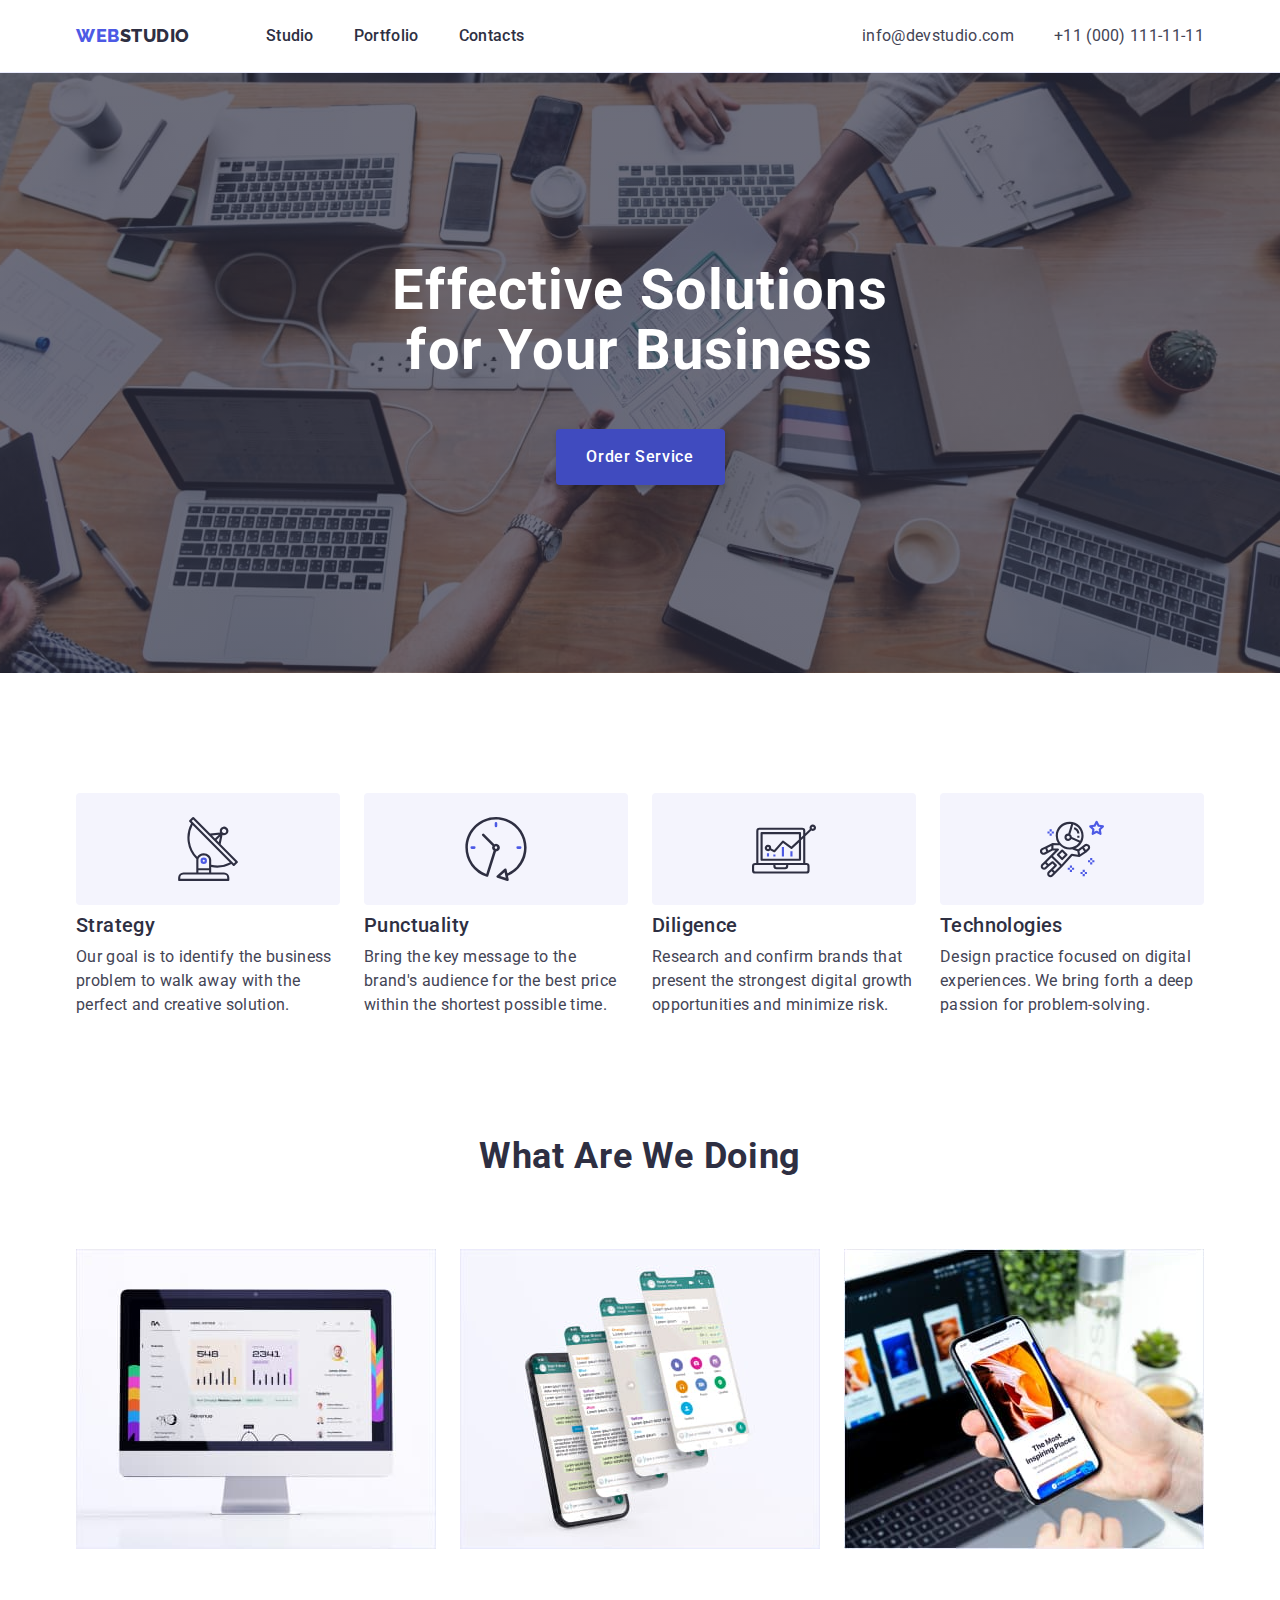
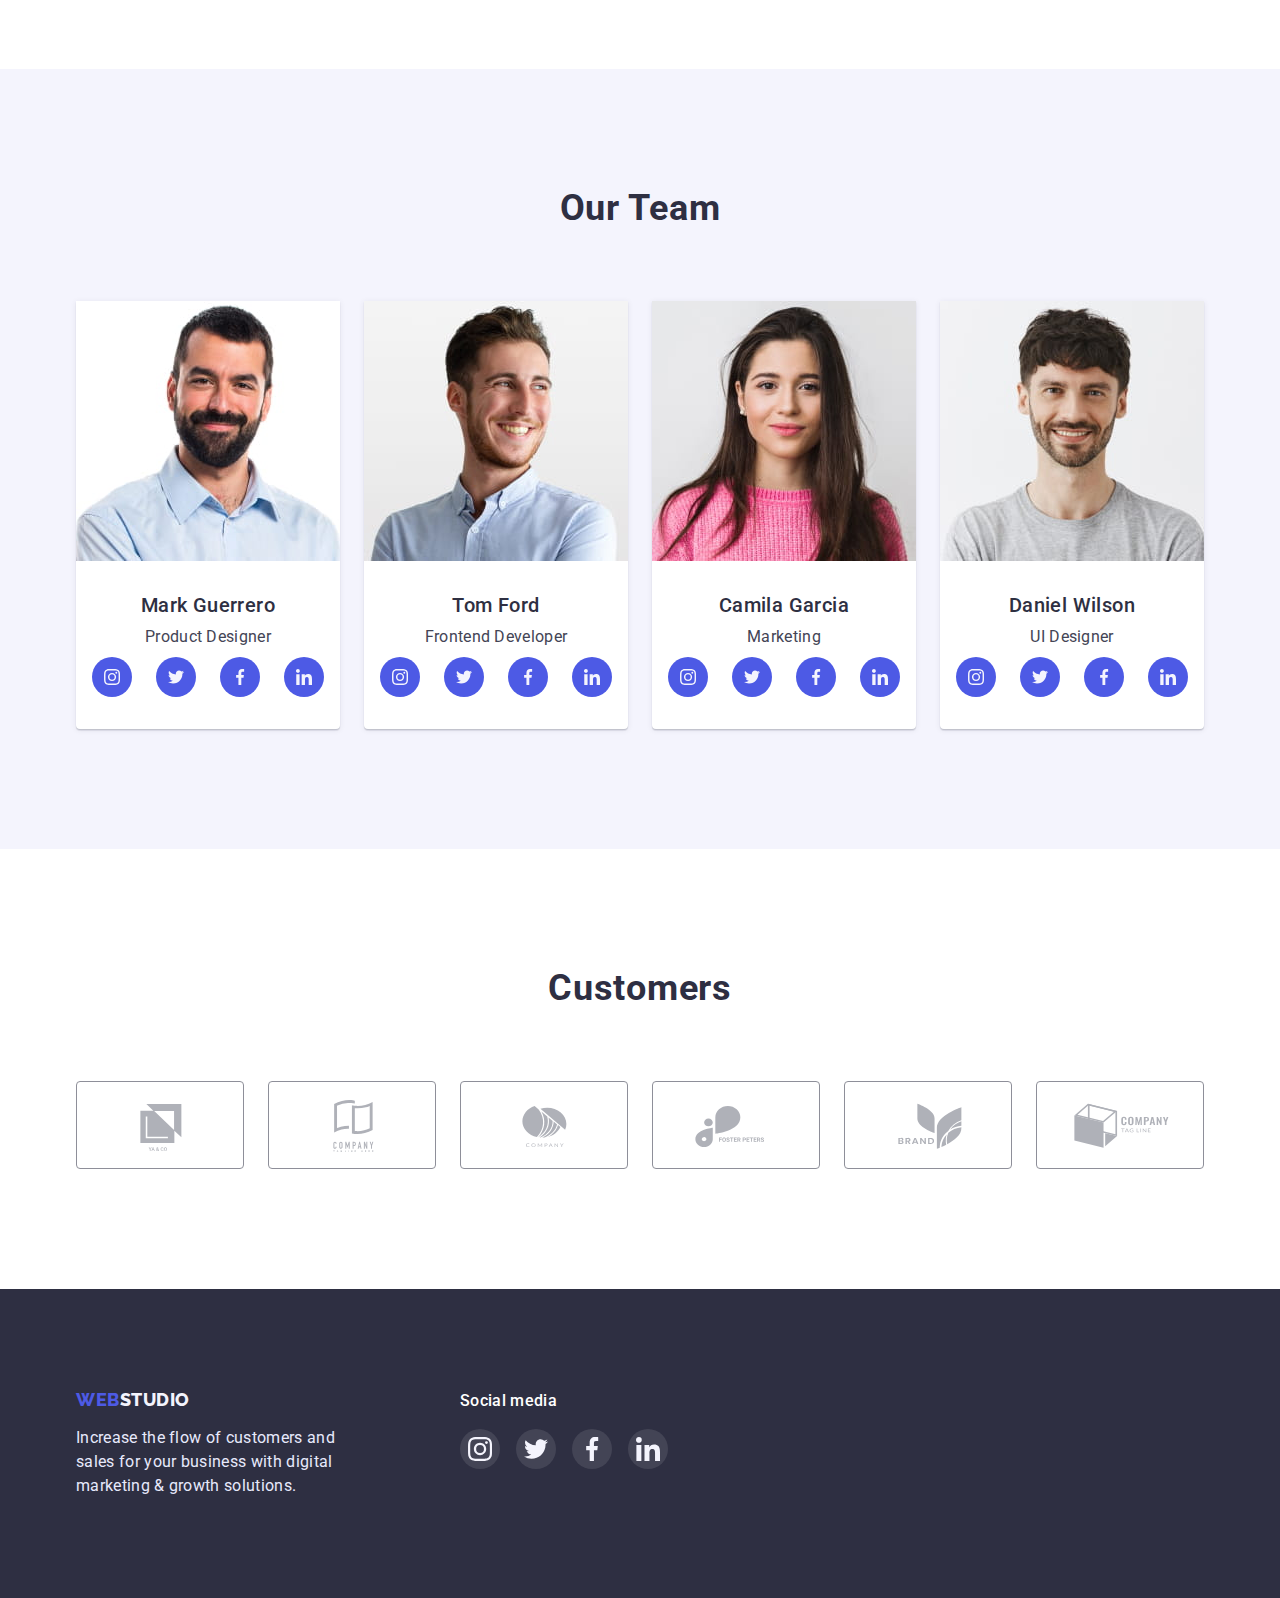
==== index.html @ 004e41e4 "Initial commit" ====
<!DOCTYPE html>
<html lang="en">

<head>
    <meta charset="UTF-8">
    <meta http-equiv="X-UA-Compatible" content="IE=edge">
    <meta name="viewport" content="width=device-width, initial-scale=1.0">
    <title>Webstudio</title>
    <link rel="preconnect" href="https://fonts.googleapis.com">
    <link rel="preconnect" href="https://fonts.gstatic.com" crossorigin>
    <link href="https://fonts.googleapis.com/css2?family=Raleway:wght@800&display=swap" rel="stylesheet">
    <link rel="preconnect" href="https://fonts.googleapis.com">
    <link rel="preconnect" href="https://fonts.gstatic.com" crossorigin>
    <link href="https://fonts.googleapis.com/css2?family=Roboto:wght@400;500;700;900&display=swap" rel="stylesheet">
    <link rel="stylesheet"
        href="https://cdnjs.cloudflare.com/ajax/libs/modern-normalize/1.1.0/modern-normalize.min.css">
    <link rel="stylesheet" href="./css/styles.css">
</head>

<body>
    <header class="header">
        <div class="container header-container">
            <nav class="header-navigate">
                <a href="./index.html" class="logo link">Web<span class="accent">Studio</span></a>
                <ul class="header-nav list">
                    <li><a class="our-links link" href="./index.html">Studio</a></li>
                    <li><a class="our-links link" href="./portfolio.html">Portfolio</a></li>
                    <li><a class="our-links link" href="">Contacts</a></li>
                </ul>
            </nav>
            <address class="contacts-addresses">
                <ul class="contact-list list">
                    <li><a class="contact link" href="mailto:info@devstudio.com">info@devstudio.com</a></li>
                    <li><a class="contact link" href="tel:+110001111111">+11 (000) 111-11-11</a></li>
                </ul>
            </address>
        </div>
    </header>
    <main>
        <section class="section-blue">
            <div class="container">
                <h1 class="main-header">Effective Solutions for Your Business</h1>
                <button type="button" class="order-btn">Order Service</button>
            </div>
        </section>
        <section class="about-us-section">
            <div class="container">
                <h2 class="visually-hidden">About us</h2>
                <ul class="about-us list">
                    <li class="aboutus-list-box">
                        <div class="about-us-svgbox">
                            <svg width="64" height="64" class="about-us-svg">
                                <use href="./images/about-us.svg#icon-antenna"></use>
                            </svg>
                        </div>
                        <h3 class="header-about-us">Strategy</h3>
                        <p class="desc-about-us">
                            Our goal is to identify the business
                            problem to walk away with the perfect and creative solution.
                        </p>
                    </li>
                    <li class="aboutus-list-box">
                        <div class="about-us-svgbox">
                            <svg width="64" height="64" class="about-us-svg">
                                <use href="./images/about-us.svg#icon-clock"></use>
                            </svg>
                        </div>
                        <h3 class="header-about-us">Punctuality</h3>
                        <p class="desc-about-us">
                            Bring the key message to the brand's audience for the best price within the shortest
                            possible
                            time.
                        </p>
                    </li>

                    <li class="aboutus-list-box">
                        <div class="about-us-svgbox">
                            <svg width="64" height="64" class="about-us-svg">
                                <use href="./images/about-us.svg#icon-diagram"></use>
                            </svg>
                        </div>
                        <h3 class="header-about-us">Diligence</h3>
                        <p class="desc-about-us">
                            Research and confirm brands that present the strongest digital growth opportunities and
                            minimize
                            risk.
                        </p>
                    </li>
                    <li class="aboutus-list-box">
                        <div class="about-us-svgbox">
                            <svg width="64" height="64" class="about-us-svg">
                                <use href="./images/about-us.svg#icon-astronaut"></use>
                            </svg>
                        </div>
                        <h3 class="header-about-us">Technologies</h3>
                        <p class="desc-about-us">
                            Design practice focused on digital experiences. We bring forth a deep passion for
                            problem-solving.
                        </p>
                    </li>
                </ul>
            </div>
        </section>
        <section class="our-work">
            <div class="container">
                <h2 class="header-work">What are we doing</h2>
                <ul class="our-work-list list">
                    <li><img src="./images/computer.jpg" alt="computer" width="360" height="300"></li>
                    <li><img src="./images/phone.jpg" alt="phone" width="360" height="300"></li>
                    <li><img src="./images/secondphone.jpg" alt="phone" width="360" height="300"></li>
                </ul>
            </div>

        </section>
        <section class="team">
            <div class="container">
                <h2 class="team-header">Our Team</h2>
                <ul class="team-list list">
                    <li class="team-card">
                        <img src="./images/mark.jpg" alt="mark" width="264" height="260">
                        <div class="team-box">
                            <h3 class="header-about-us">Mark Guerrero</h3>
                            <p class="proffesion">Product Designer</p>
                            <ul class="social-media-list list">
                                <li class="soc-item">
                                    <a class="soc-link link" href="">
                                        <svg width="16" height="16" class="soc-icon">
                                            <use href="./images/social-media.svg#icon-instagram"></use>
                                        </svg>
                                    </a>
                                </li>
                                <li class="soc-item">
                                    <a class="soc-link link" href="">
                                        <svg width="16" height="16" class="soc-icon">
                                            <use href="./images/social-media.svg#icon-twitter"></use>
                                        </svg>
                                    </a>
                                </li>
                                <li class="soc-item">
                                    <a class="soc-link link" href="">
                                        <svg width="16" height="16" class="soc-icon">
                                            <use href="./images/social-media.svg#icon-facebook"></use>
                                        </svg>
                                    </a>
                                </li>
                                <li class="soc-item">
                                    <a class="soc-link link" href="">
                                        <svg width="16" height="16" class="soc-icon">
                                            <use href="./images/social-media.svg#icon-linkedin"></use>
                                        </svg>
                                    </a>
                                </li>
                            </ul>
                        </div>
                    </li>
                    <li class="team-card">
                        <img src="./images/tom.jpg" alt="tom" width="264" height="260">
                        <div class="team-box">
                            <h3 class="header-about-us">Tom Ford</h3>
                            <p class="proffesion">Frontend Developer</p>
                            <ul class="social-media-list list">
                                <li class="soc-item">
                                    <a class="soc-link link" href="">
                                        <svg width="16" height="16" class="soc-icon">
                                            <use href="./images/social-media.svg#icon-instagram"></use>
                                        </svg>
                                    </a>
                                </li>
                                <li class="soc-item">
                                    <a class="soc-link link" href="">
                                        <svg width="16" height="16" class="soc-icon">
                                            <use href="./images/social-media.svg#icon-twitter"></use>
                                        </svg>
                                    </a>
                                </li>
                                <li class="soc-item">
                                    <a class="soc-link link" href="">
                                        <svg width="16" height="16" class="soc-icon">
                                            <use href="./images/social-media.svg#icon-facebook"></use>
                                        </svg>
                                    </a>
                                </li>
                                <li class="soc-item">
                                    <a class="soc-link link" href="">
                                        <svg width="16" height="16" class="soc-icon">
                                            <use href="./images/social-media.svg#icon-linkedin"></use>
                                        </svg>
                                    </a>
                                </li>
                            </ul>
                        </div>
                    </li>
                    <li class="team-card">
                        <img src="./images/camila.jpg" alt="camila" width="264" height="260">
                        <div class="team-box">

                            <h3 class="header-about-us">Camila Garcia</h3>
                            <p class="proffesion">Marketing</p>
                            <ul class="social-media-list list">
                                <li class="soc-item">
                                    <a class="soc-link link" href="">
                                        <svg width="16" height="16" class="soc-icon">
                                            <use href="./images/social-media.svg#icon-instagram"></use>
                                        </svg>
                                    </a>
                                </li>
                                <li class="soc-item">
                                    <a class="soc-link link" href="">
                                        <svg width="16" height="16" class="soc-icon">
                                            <use href="./images/social-media.svg#icon-twitter"></use>
                                        </svg>
                                    </a>
                                </li>
                                <li class="soc-item">
                                    <a class="soc-link link" href="">
                                        <svg width="16" height="16" class="soc-icon">
                                            <use href="./images/social-media.svg#icon-facebook"></use>
                                        </svg>
                                    </a>
                                </li>
                                <li class="soc-item">
                                    <a class="soc-link link" href="">
                                        <svg width="16" height="16" class="soc-icon">
                                            <use href="./images/social-media.svg#icon-linkedin"></use>
                                        </svg>
                                    </a>
                                </li>
                            </ul>
                        </div>
                    </li>
                    <li class="team-card"><img src="./images/daniel.jpg" alt="daniel" width="264" height="260">
                        <div class="team-box">
                            <h3 class="header-about-us">Daniel Wilson</h3>
                            <p class="proffesion">UI Designer</p>
                            <ul class="social-media-list list">
                                <li class="soc-item">
                                    <a class="soc-link link" href="">
                                        <svg width="16" height="16" class="soc-icon">
                                            <use href="./images/social-media.svg#icon-instagram"></use>
                                        </svg>
                                    </a>
                                </li>
                                <li class="soc-item">
                                    <a class="soc-link link" href="">
                                        <svg width="16" height="16" class="soc-icon">
                                            <use href="./images/social-media.svg#icon-twitter"></use>
                                        </svg>
                                    </a>
                                </li>
                                <li class="soc-item">
                                    <a class="soc-link link" href="">
                                        <svg width="16" height="16" class="soc-icon">
                                            <use href="./images/social-media.svg#icon-facebook"></use>
                                        </svg>
                                    </a>
                                </li>
                                <li class="soc-item">
                                    <a class="soc-link link" href="">
                                        <svg width="16" height="16" class="soc-icon">
                                            <use href="./images/social-media.svg#icon-linkedin"></use>
                                        </svg>
                                    </a>
                                </li>
                            </ul>
                        </div>
                    </li>
                </ul>
            </div>
        </section>
        <section class="customer-section">
            <div class="container">
                <h2 class="customers-header">Customers</h2>
                <ul class="customers-list list">
                    <li class="customer-item">
                        <a class="customer-link link" href="">
                            <svg width="104" height="56" class="customer-svg">
                                <use href="./images/customers.svg#icon-Logo"></use>
                            </svg>
                        </a>
                    </li>
                    <li class="customer-item">
                        <a class="customer-link link" href="">
                            <svg width="104" height="56" class="customer-svg">
                                <use href="./images/customers.svg#icon-Logo-second"></use>
                            </svg>
                        </a>
                    </li>
                    <li class="customer-item">
                        <a class="customer-link link" href="">
                            <svg width="104" height="56" class="customer-svg">
                                <use href="./images/customers.svg#icon-Logo-third"></use>
                            </svg>
                        </a>
                    </li>
                    <li class="customer-item">
                        <a class="customer-link link" href="">
                            <svg width="104" height="56" class="customer-svg">
                                <use href="./images/customers.svg#icon-Logo-fourth"></use>
                            </svg>
                        </a>
                    </li>
                    <li class="customer-item">
                        <a class="customer-link link" href="">
                            <svg width="104" height="56" class="customer-svg">
                                <use href="./images/customers.svg#icon-Logo-fifth"></use>
                            </svg>
                        </a>
                    </li>
                    <li class="customer-item">
                        <a class="customer-link link" href="">
                            <svg width="104" height="56" class="customer-svg">
                                <use href="./images/customers.svg#icon-Logo-sixth"></use>
                            </svg>
                        </a>
                    </li>
                </ul>

            </div>
        </section>
    </main>
    <footer class="footer">
        <div class="container">
            <div class="footer-box">
                <div class="footer-logo-box">
                    <a class="footer-logo link" href="./index.html">Web<span class="second-accent">Studio</span></a>
                    <p class="footer-paragraph">Increase the flow of customers and sales for your business with digital
                        marketing &
                        growth solutions.
                    </p>
                </div>

                <div class="footer-soc-box">
                    <p class="social-media-paragraph">Social media</p>
                    <ul class="footer-social-media list">
                        <li class="second-soc-item">
                            <a class="second-soc-link link" href="">
                                <svg width="24" height="24" class="second-soc-icon">
                                    <use href="./images/social-media.svg#icon-instagram"></use>
                                </svg>
                            </a>
                        </li>
                        <li class="second-soc-item">
                            <a class="second-soc-link link" href="">
                                <svg width="24" height="24" class="second-soc-icon">
                                    <use href="./images/social-media.svg#icon-twitter"></use>
                                </svg>
                            </a>
                        </li>
                        <li class="second-soc-item">
                            <a class="second-soc-link link" href="">
                                <svg width="24" height="24" class="second-soc-icon">
                                    <use href="./images/social-media.svg#icon-facebook"></use>
                                </svg>
                            </a>
                        </li>
                        <li class="second-soc-item">
                            <a class="second-soc-link link" href="">
                                <svg width="24" height="24" class="second-soc-icon">
                                    <use href="./images/social-media.svg#icon-linkedin"></use>
                                </svg>
                            </a>
                        </li>
                    </ul>
                </div>
            </div>
        </div>
    </footer>
</body>

</html>
---- css/styles.css ----
:root {
    --brand-color: #4d5ae5;
    --second-color: #2E2F42;
    --third-color: #434455;
    --fourth-color: #404bbf;
    --fifth-color: #FFFFFF;
    --sixth-color: #F4F4FD;
    --seventh-color: #E7E9FC;
    --border-color: #8E8F99;
}
p, h1, h2, h3, h4, h5, h6 {
    margin: 0;
}
ul {
    padding-left: 0;
    margin: 0;
}
button {
    cursor: pointer;
}
address {
    font-style: normal;
}
body {
    font-family: 'Roboto', sans-serif;
    color: #434455;
    
}
img {
    display: block;
}
.header {
    padding-top: 24px;
    padding-bottom: 24px;
    border-bottom: 1px solid #E7E9FC;
    box-shadow: 0px 2px 1px rgba(46, 47, 66, 0.08), 0px 1px 1px rgba(46, 47, 66, 0.16), 0px 1px 6px rgba(46, 47, 66, 0.08);
}
.container {
    width: 1158px;
padding-left: 15px;
padding-right: 15px;
margin: 0 auto;
}
.header-container {
    display: flex;
}
.header-navigate {
    display: flex;
    align-items: center;
    margin-right: auto;
}
.logo {
    font-family: 'Raleway', sans-serif;
        font-weight: 800;
        font-size: 18px;
        line-height: 1.17;
    color:var(--brand-color);
    letter-spacing: 0.03em;
    text-transform: uppercase;
    margin-right: 76px;
}
.link {
    text-decoration: none;
}
.accent {
    color:var(--second-color);
}
.our-work-list {
    display: flex;
    margin-top: 72px;
}
.our-work-list li:not(:last-child) {
    margin-right: 24px;
}
.list {
    list-style: none;
}
.header-nav {
    display: flex;
    gap: 40px;
}
.header-nav .our-links {
    font-family: 'Roboto', sans-serif;
font-weight: 500;
font-size: 16px;
line-height: 1.5;
letter-spacing: 0.02em;
color:var(--second-color);
text-decoration: none;
}

.header-nav .our-links:is(:hover, :focus) {
    color: var(--fourth-color);
}
.contacts-addresses {
font-style: normal;
}
.contact {
    font-family: 'Roboto', sans-serif;
font-size: 16px;
line-height: 1.5;
letter-spacing: 0.02em;
color: var(--third-color);
text-decoration: none;
}
.contact-list {
    display: flex;
    gap: 40px;
}
.contact-list .contact:is(:hover, :focus) {
    color: var(--fourth-color);
}
.section-blue {
    max-width: 1440px;
    margin: 0 auto;
    background-image: linear-gradient(rgba(46, 47, 66, 0.7), rgba(46, 47, 66, 0.7)), url(../images/backgroundimage.jpg);
    background-repeat: no-repeat;
    background-position: center;
    background-size: cover;
    background-color: var(--second-color);
    padding-top: 188px;
    padding-bottom: 188px;
}
.about-us-section {
    padding-top: 120px;
    padding-bottom: 120px;
}
.visually-hidden {
    position: absolute;
    width: 1px;
    height: 1px;
    margin: -1px;
    border: 0;
    padding: 0;
    white-space: nowrap;
    clip-path: inset(100%);
    clip: rect(0 0 0 0);
    overflow: hidden;
}
.about-us {
    display: flex;
}

.about-us .aboutus-list-box:not(:last-child) {
    margin-right: 24px;
}
.aboutus-list-box {
min-width: 264px;
flex-basis: auto 264px;
}
.about-us-svgbox {
    display: flex;
    width: 264px;
    height: 112px;
    align-items: center;
    justify-content: center;
    margin-bottom: 8px;
    background-color: var(--sixth-color);
    border-radius: 4px;
}
.main-header {
    font-family: 'Roboto', sans-serif;
font-weight: 700;
font-size: 56px;
line-height: 1.07;
letter-spacing: 0.02em;
color: var(--fifth-color);
text-align: center;
max-width: 496px;
margin: 0 auto;
}

.order-btn {
    font-family: 'Roboto', sans-serif;
        font-weight: 500;
        font-size: 16px;
        line-height: 1.5;
        letter-spacing: 0.04em;
        color: var(--fifth-color);
        background-color: var(--fourth-color);
        cursor: pointer;
        border: none;
        border-radius: 4px;
        display: block;
        margin: 48px auto 0 auto;
        width: 169px;
        height: 56px;
        box-shadow: 0px 4px 4px rgba(0, 0, 0, 0.15);
}
.order-btn:is(:hover, :focus) {
    background-color: var(--sixth-color);
    color: var(--brand-color);
}
.team-box {
    padding-top: 32px;
    padding-bottom: 32px;
}
.header-about-us {
    margin-bottom: 8px;
}
.about-us .header-about-us {
        font-weight: 500;
        font-size: 20px;
        line-height: 1.2;
        letter-spacing: 0.02em;
        color: var(--second-color);
}
.social-media-list {
    display: flex;
    justify-content: center;
    gap: 24px;
}
.soc-item {
    width: 40px;
    height: 40px;
}

.soc-link {
    width: 100%;
    height: 100%;
    border-radius: 50%;
    background-color: var(--brand-color);
    display: flex;
    align-items: center;
    justify-content: center;
}
.soc-icon {
    fill: var(--sixth-color);
}
.soc-link:is(:hover, :focus) {
background-color: var(--fourth-color);
}
.about-us .desc-about-us {
    font-size: 16px;
    line-height: 1.5;
    letter-spacing: 0.02em;
    color: var(--third-color);
}
.our-work {
padding-bottom: 120px;
}
.our-work .header-work {
font-weight: 700;
font-size: 36px;
line-height: 1.11;
letter-spacing: 0.02em;
color: var(--second-color);
text-align: center;
text-transform: capitalize;
}
.team {
background-color: var(--sixth-color);
padding-top: 120px;
padding-bottom: 120px;

}
.team .team-header {
        font-weight: 700;
        font-size: 36px;
        line-height: 1.11;
        text-align: center;
        letter-spacing: 0.02em;
        text-transform: capitalize;
        color: var(--second-color);
}
.team-list {
    display: flex;
    margin-top: 72px;
}
.team-card {
    max-width: 264px;
    background-color: #fff;
    text-align: center;
    border-radius: 0px 0px 4px 4px;
    box-shadow: 0px 1px 6px rgba(46, 47, 66, 0.08), 0px 1px 1px rgba(46, 47, 66, 0.16), 0px 2px 1px rgba(46, 47, 66, 0.08);
    border-radius: 0px 0px 4px 4px;
}

 .team-list .team-card:not(:last-child) {
    margin-right: 24px;
 }       
.team-list .header-about-us {
        font-weight: 500;
        font-size: 20px;
        line-height: 1.2;
        letter-spacing: 0.02em;
        color: var(--second-color);
}
.team-list .proffesion {
        font-size: 16px;
        line-height: 1.5;
        letter-spacing: 0.02em;
        color: var(--third-color);
        margin-bottom: 8px;
}
.customer-section {
    padding-top: 120px;
    padding-bottom: 120px;
}
.customers-header {
        font-size: 36px;
        line-height: 1.11;
        text-align: center;
        letter-spacing: 0.02em;
        color: var(--second-color);
        margin-bottom: 72px;
}
.customers-list {
    display: flex;
    gap: 24px;
    justify-content: center;
}
.customer-item {
    width: 168px;
    height: 88px;
}
.customer-link {
    width: 100%;
    height: 100%;
    border: 1px solid var(--border-color);
    border-radius: 4px;
    display: flex;
    justify-content: center;
    align-items: center;
}
.customer-svg {
    fill: #AFB1B8;
}
.customer-link:hover {
    border: 1px solid var(--fourth-color);
}
.customer-link:hover .customer-svg {
    fill: var(--fourth-color);
}
.footer {
    background-color: var(--second-color);
    padding-top: 100px;
    padding-bottom: 100px;
}
.footer-logo {
    font-family: 'Raleway', sans-serif;
        font-weight: 800;
        font-size: 18px;
        line-height: 1.17;
        letter-spacing: 0.03em;
color: var(--brand-color);
        text-decoration: none;
        text-transform: uppercase;
}
.social-media-paragraph {
        font-weight: 500;
        font-size: 16px;
        line-height: 1.5;
        letter-spacing: 0.02em;
        color: var(--fifth-color);
        margin-bottom: 16px;
}
.footer-paragraph {
        font-size: 16px;
        line-height: 1.5;
        letter-spacing: 0.02em;
        color: var(--seventh-color);
        margin-top: 16px;
        width: 264px;
}
.second-accent {
    color: var(--sixth-color);
}
.main-section {
padding-top: 96px; 
padding-bottom: 120px;   
}       
.buttons-list{
    display: flex;
    column-gap: 24px;
    row-gap: 48px;
    justify-content: center;
}
.buttons-list .btns {
    font-family: 'Roboto', sans-serif;
        font-weight: 500;
        font-size: 16px;
        line-height: 1.5;
        letter-spacing: 0.04em;
        color: var(--brand-color);
        background-color: var(--sixth-color);
        border: 1px solid var(--seventh-color);
        border-radius: 4px;
        cursor: pointer;
        padding: 12px 24px;
        
}
.buttons-list .btns:is(:hover, :focus) {
color: var(--fifth-color);
background-color: var(--fourth-color) ;
box-shadow: 0px 3px 1px rgba(0, 0, 0, 0.1), 0px 2px 1px rgba(0, 0, 0, 0.08), 0px 2px 2px rgba(0, 0, 0, 0.12);
border-color: transparent;
}
.apps-header {
    font-weight: 500;
    font-size: 20px;
    line-height: 1.2;
    letter-spacing: 0.02em;
    color: var(--second-color);
    margin-bottom: 8px;
}
.portfolio {
    display: flex;
    margin-top: 72px;
    flex-wrap: wrap;
}
.portfolio-card:not(:nth-child(3n+3)) {
width: 360px;
margin-right: 24px;
}
.portfolio-card {
    width: 360px;
}
.portfolio-card:not(:nth-child(n+7)) {
    margin-bottom: 48px ;
}
.portfolio-link {
display: block;
}
.portfolio-link:is(:hover, :focus) {
    box-shadow: 0px 1px 6px rgba(46, 47, 66, 0.08), 0px 1px 1px rgba(46, 47, 66, 0.16), 0px 2px 1px rgba(46, 47, 66, 0.08);
}
.portfolio-box {
    padding-top: 32px;
    padding-bottom: 32px;
    padding-left: 16px;
    border-right: 1px solid #E7E9FC;
     border-bottom: 1px solid #E7E9FC;
     border-left: 1px solid #E7E9FC;
}
.portfolio .apps-desc {
        font-size: 16px;
        line-height: 1.5;
        letter-spacing: 0.02em;
        color: var(--third-color);
}
.footer-social-media {
    display: inline-flex;
}
.footer-box {
    display: flex;
}
.footer-logo-box {
    margin-right: 120px;
}
.second-soc-icon {
fill: var(--sixth-color);
}
.second-soc-link {
    width: 100%;
    height: 100%;
    border-radius: 50%;
    background-color: rgba(255, 255, 255, 0.1);
    display: flex;
    align-items: center;
    justify-content: center;
}
.second-soc-link:is(:hover, :focus) {
    background-color: #31D0AA;
}
.second-soc-link:is(:hover, :focus) .second-soc-icon {
    fill: var(--sixth-color);
}
.second-soc-item {
    width: 40px;
    height: 40px;
}
.second-soc-item:not(:last-child) {
margin-right: 16px;
}
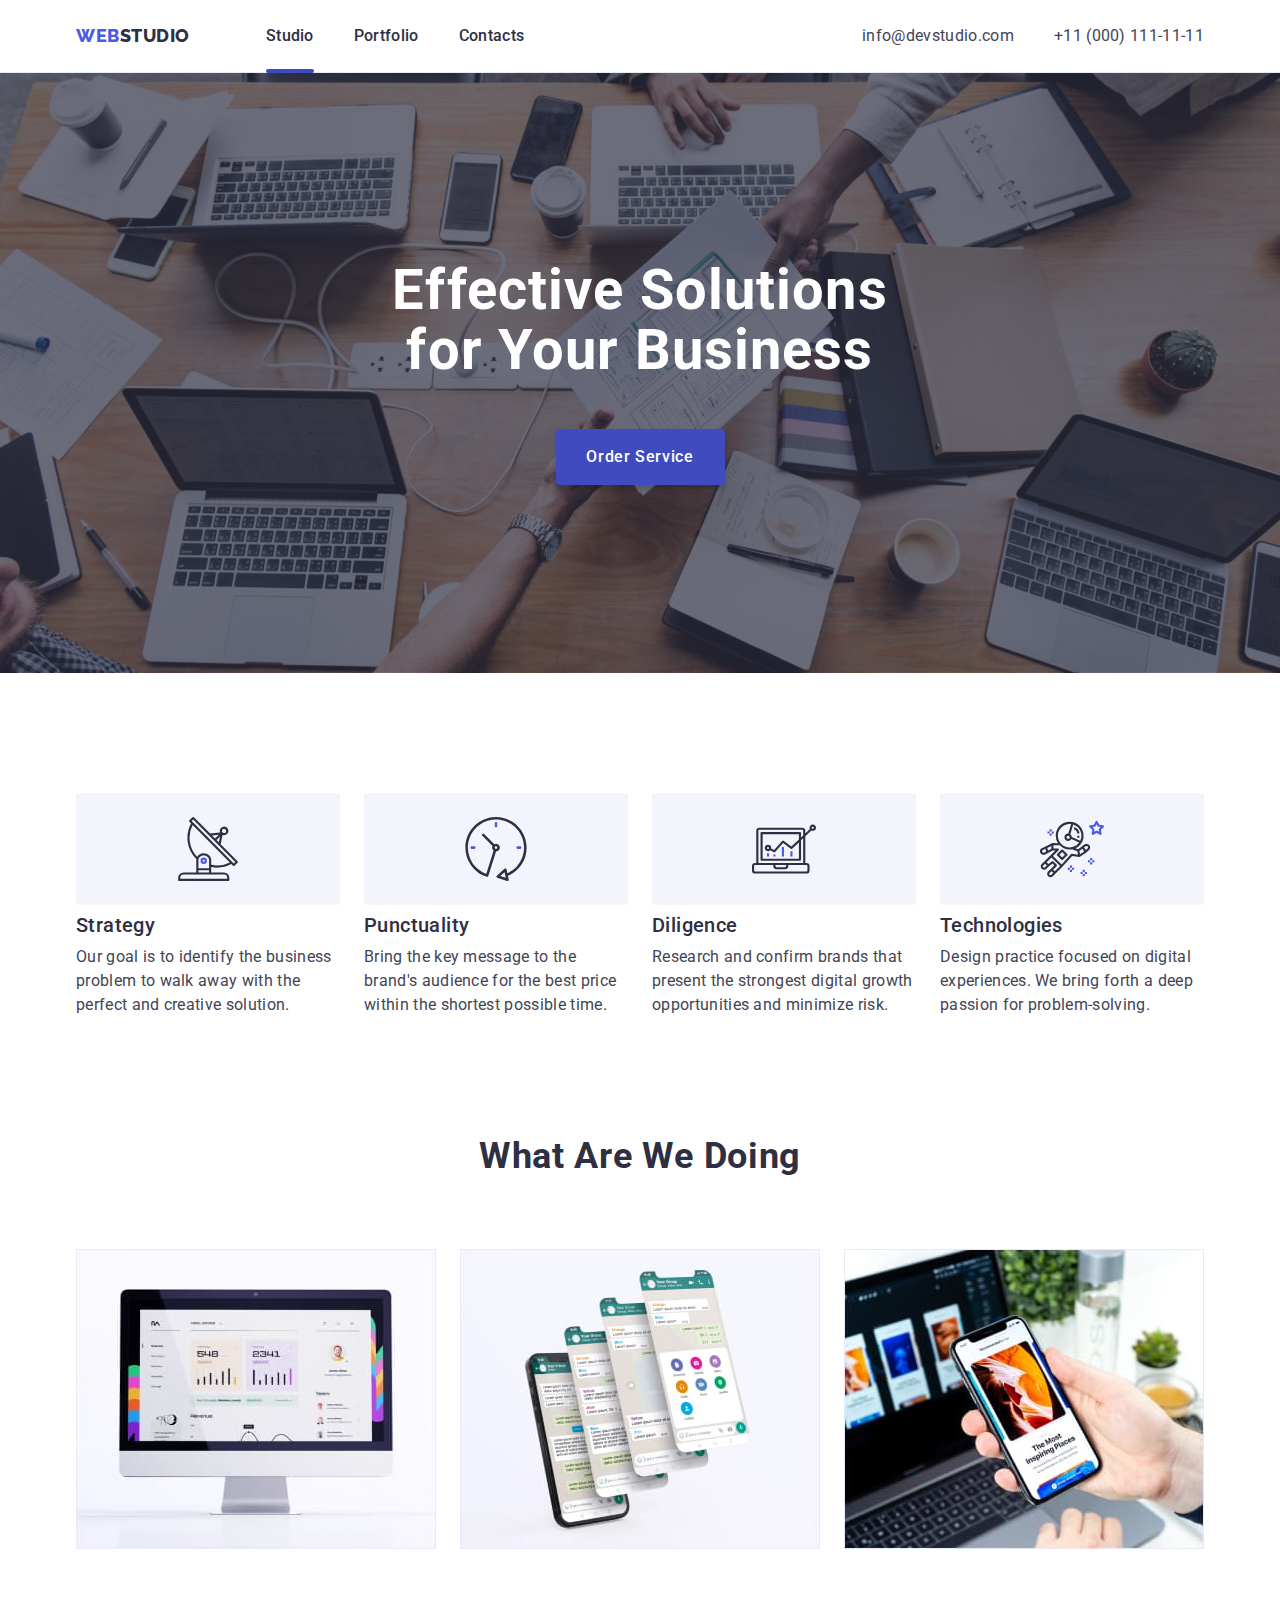
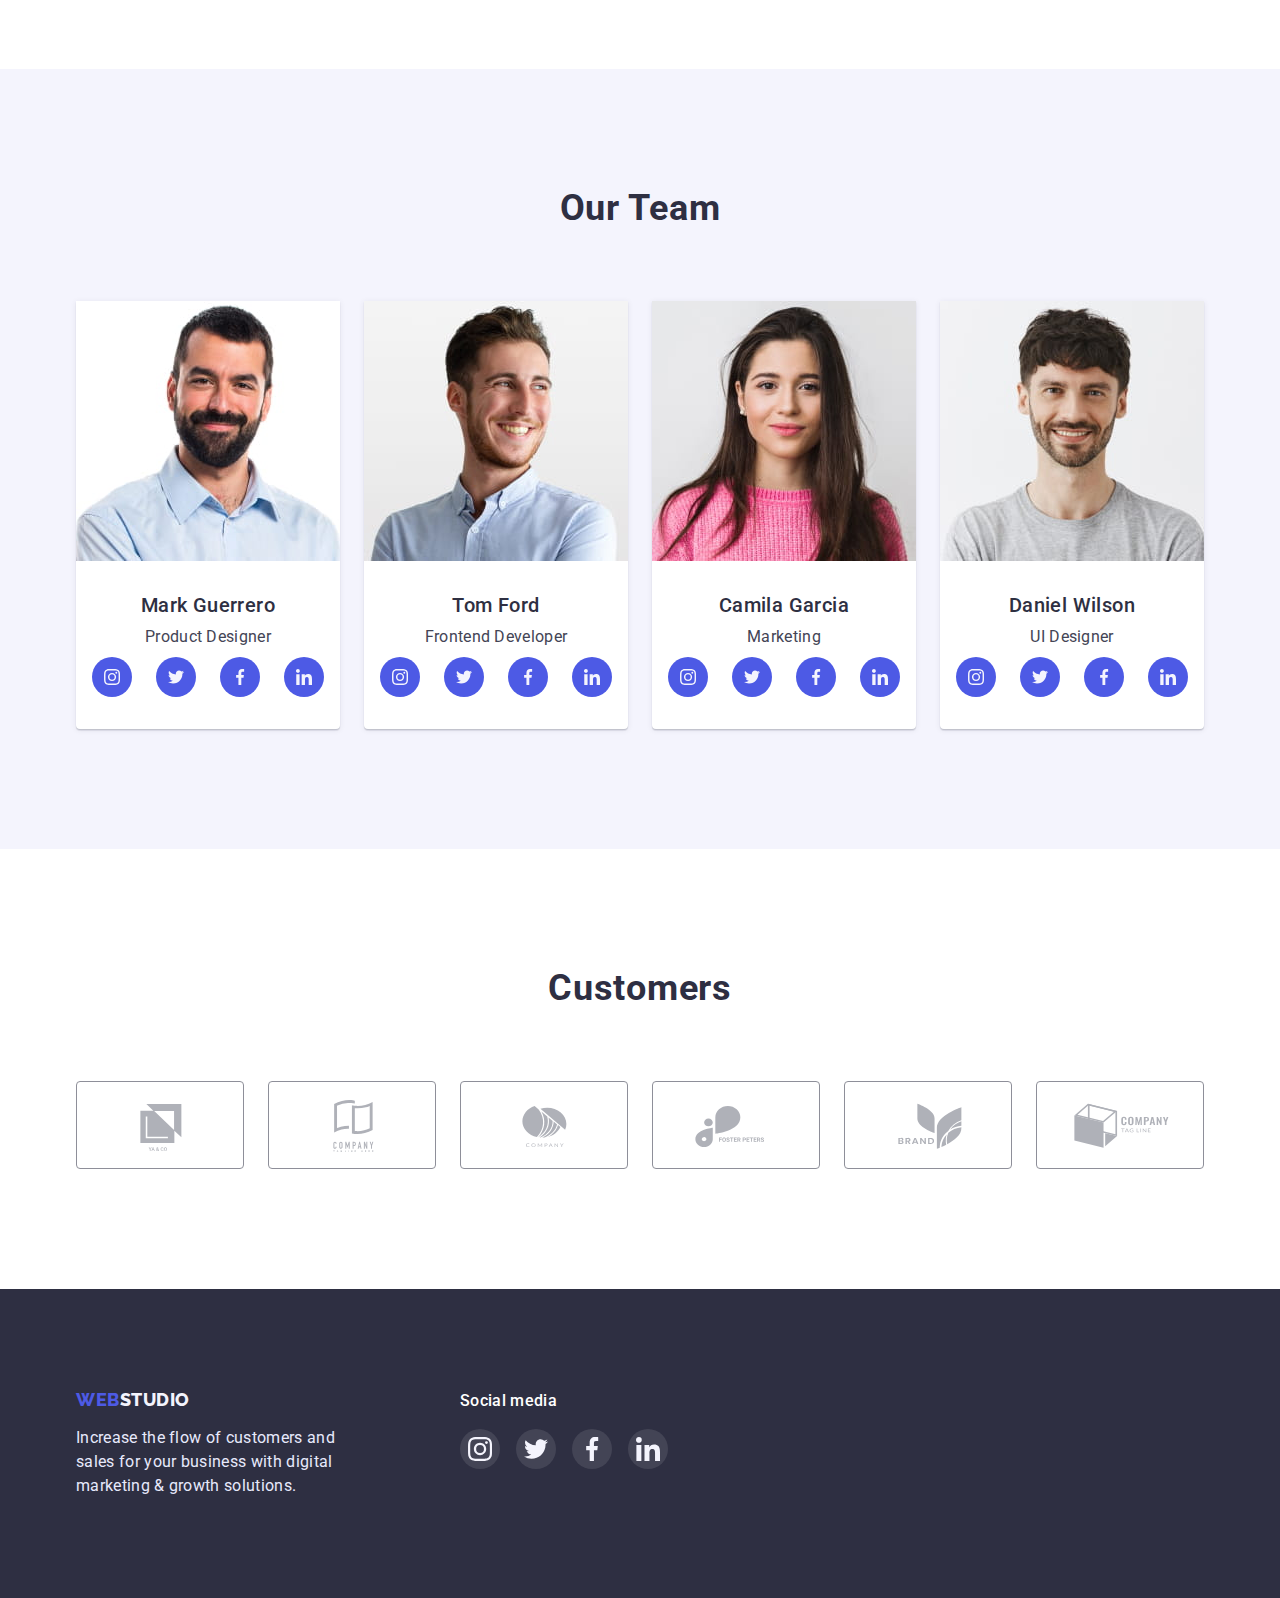
==== commit 9c6ef090: "first" ====
--- a/index.html
+++ b/index.html
@@ -40,7 +40,7 @@
         <section class="section-blue">
             <div class="container">
                 <h1 class="main-header">Effective Solutions for Your Business</h1>
-                <button type="button" class="order-btn">Order Service</button>
+                <button type="button" class="order-btn" data-modal-open>Order Service</button>
             </div>
         </section>
         <section class="about-us-section">
@@ -365,6 +365,16 @@
             </div>
         </div>
     </footer>
+    <div class="backdrop is-hidden" data-modal>
+        <div class="modal">
+            <button class="close-btn" type="button" data-modal-close>
+                <svg width="8" height="8" class="svg-close-btn">
+                    <use href="./images/closebtn.svg#icon-closebtn"></use>
+                </svg>
+            </button>
+        </div>
+    </div>
+    <script src="./js/modal.js"></script>
 </body>
 
 </html>--- a/css/styles.css
+++ b/css/styles.css
@@ -78,6 +78,13 @@
 .header-nav {
     display: flex;
     gap: 40px;
+    position: relative;
+}
+.secondpage-header-nav {
+        display: flex;
+        gap: 40px;
+        position: relative;
+
 }
 .header-nav .our-links {
     font-family: 'Roboto', sans-serif;
@@ -87,10 +94,48 @@
 letter-spacing: 0.02em;
 color:var(--second-color);
 text-decoration: none;
+transition-property: color;
+    transition-duration: 250ms;
+    transition-timing-function: cubic-bezier(0.4, 0, 0.2, 1);
 }
 
 .header-nav .our-links:is(:hover, :focus) {
     color: var(--fourth-color);
+}
+.secondpage-header-nav .our-links {
+    font-family: 'Roboto', sans-serif;
+    font-weight: 500;
+    font-size: 16px;
+    line-height: 1.5;
+    letter-spacing: 0.02em;
+    color: var(--second-color);
+    text-decoration: none;
+    transition-property: color;
+    transition-duration: 250ms;
+    transition-timing-function: cubic-bezier(0.4, 0, 0.2, 1);
+}
+
+.secondpage-header-nav .our-links:is(:hover, :focus) {
+    color: var(--fourth-color);
+}
+.header-nav::after {
+    position: absolute;
+    top: 45px;
+    content: '';
+    width: 48px;
+    height: 4px;
+    background-color: var(--fourth-color);
+    border-radius: 2px;
+}
+.secondpage-header-nav::after {
+    position: absolute;
+    top: 45px;
+    left: 88px;
+    content: '';
+    width: 66px;
+    height: 4px;
+    background-color: var(--fourth-color);
+    border-radius: 2px;
 }
 .contacts-addresses {
 font-style: normal;
@@ -102,6 +147,9 @@
 letter-spacing: 0.02em;
 color: var(--third-color);
 text-decoration: none;
+transition-property: color;
+transition-duration: 250ms;
+transition-timing-function: cubic-bezier(0.4, 0, 0.2, 1);
 }
 .contact-list {
     display: flex;
@@ -186,6 +234,9 @@
         width: 169px;
         height: 56px;
         box-shadow: 0px 4px 4px rgba(0, 0, 0, 0.15);
+        transition-property: background-color, color;
+        transition-duration: 250ms;
+        transition-timing-function: cubic-bezier(0.4, 0, 0.2, 1);
 }
 .order-btn:is(:hover, :focus) {
     background-color: var(--sixth-color);
@@ -223,6 +274,9 @@
     display: flex;
     align-items: center;
     justify-content: center;
+    transition-property: background-color;
+    transition-duration: 250ms;
+    transition-timing-function: cubic-bezier(0.4, 0, 0.2, 1);
 }
 .soc-icon {
     fill: var(--sixth-color);
@@ -322,9 +376,15 @@
     display: flex;
     justify-content: center;
     align-items: center;
+    transition-property: border;
+    transition-duration: 250ms;
+    transition-timing-function: cubic-bezier(0.4, 0, 0.2, 1);
 }
 .customer-svg {
     fill: #AFB1B8;
+        transition-property: fill;
+            transition-duration: 250ms;
+            transition-timing-function: cubic-bezier(0.4, 0, 0.2, 1);
 }
 .customer-link:hover {
     border: 1px solid var(--fourth-color);
@@ -419,11 +479,34 @@
 .portfolio-card:not(:nth-child(n+7)) {
     margin-bottom: 48px ;
 }
+.portfolio-card:hover .text-on-image {
+transform: translateY(0px);
+}
+.portfolio-wrap {
+position: relative;
+overflow: hidden;
+}
 .portfolio-link {
 display: block;
 }
-.portfolio-link:is(:hover, :focus) {
+.portfolio-card:hover .portfolio-link{
     box-shadow: 0px 1px 6px rgba(46, 47, 66, 0.08), 0px 1px 1px rgba(46, 47, 66, 0.16), 0px 2px 1px rgba(46, 47, 66, 0.08);
+}
+.text-on-image {
+    position: absolute;
+    top: 0;
+    padding-top: 40px;
+    padding: 32px;
+        font-size: 16px;
+        line-height: 1.5;
+        letter-spacing: 0.02em;
+        color: var(--sixth-color);
+        background-color: var(--brand-color);
+        height: 100%;
+        transform: translateY(100%);
+        transition-property: transform;
+        transition-duration: 250ms;
+        transition-timing-function: cubic-bezier(0.4, 0, 0.2, 1);
 }
 .portfolio-box {
     padding-top: 32px;
@@ -450,6 +533,9 @@
 }
 .second-soc-icon {
 fill: var(--sixth-color);
+    transition-property: fill;
+        transition-duration: 250ms;
+        transition-timing-function: cubic-bezier(0.4, 0, 0.2, 1);
 }
 .second-soc-link {
     width: 100%;
@@ -459,12 +545,12 @@
     display: flex;
     align-items: center;
     justify-content: center;
+        transition-property: background-color;
+            transition-duration: 250ms;
+            transition-timing-function: cubic-bezier(0.4, 0, 0.2, 1);
 }
 .second-soc-link:is(:hover, :focus) {
     background-color: #31D0AA;
-}
-.second-soc-link:is(:hover, :focus) .second-soc-icon {
-    fill: var(--sixth-color);
 }
 .second-soc-item {
     width: 40px;
@@ -473,4 +559,58 @@
 .second-soc-item:not(:last-child) {
 margin-right: 16px;
 }
-
+.backdrop {
+    position: fixed;
+    top: 0;
+    width: 100%;
+    height: 100%;
+    background-color: rgba(46, 47, 66, 0.4);
+    transition-property: opacity, visibility;
+    transition-duration: 250ms, 250ms;
+    transition-timing-function: cubic-bezier(0.4, 0, 0.2, 1), cubic-bezier(0.4, 0, 0.2, 1) ;
+
+}
+.modal {
+    position: absolute;
+    width: 408px;
+    min-height: 576px;
+        background-color: var(--fifth-color);
+        border-radius: 4px;
+        padding: 24px;
+        top: 50%;
+        left: 50%;
+        transform: translate(-50%, -50%) scale(1);
+        transition-property: transform;
+        transition-duration: 250ms;
+        transition-timing-function: cubic-bezier(0.4, 0, 0.2, 1);
+}
+.is-hidden {
+    visibility: hidden;
+    opacity: 0;
+    pointer-events: none;
+}
+.backdrop.is-hidden .modal {
+    transform: translate(-50%, -50%) scale(0);
+
+}
+.close-btn {
+position: relative;
+display: block;
+margin-left: auto;
+border: 1px solid rgba(0, 0, 0, 0.1);
+border-radius: 100px;
+background-color: var(--seventh-color);
+width: 24px;
+height: 24px;
+}
+.svg-close-btn {
+    position: absolute;
+top: 50%;
+left: 50%;
+transform: translate(-50%, -50%);    
+}
+
+
+
+
+
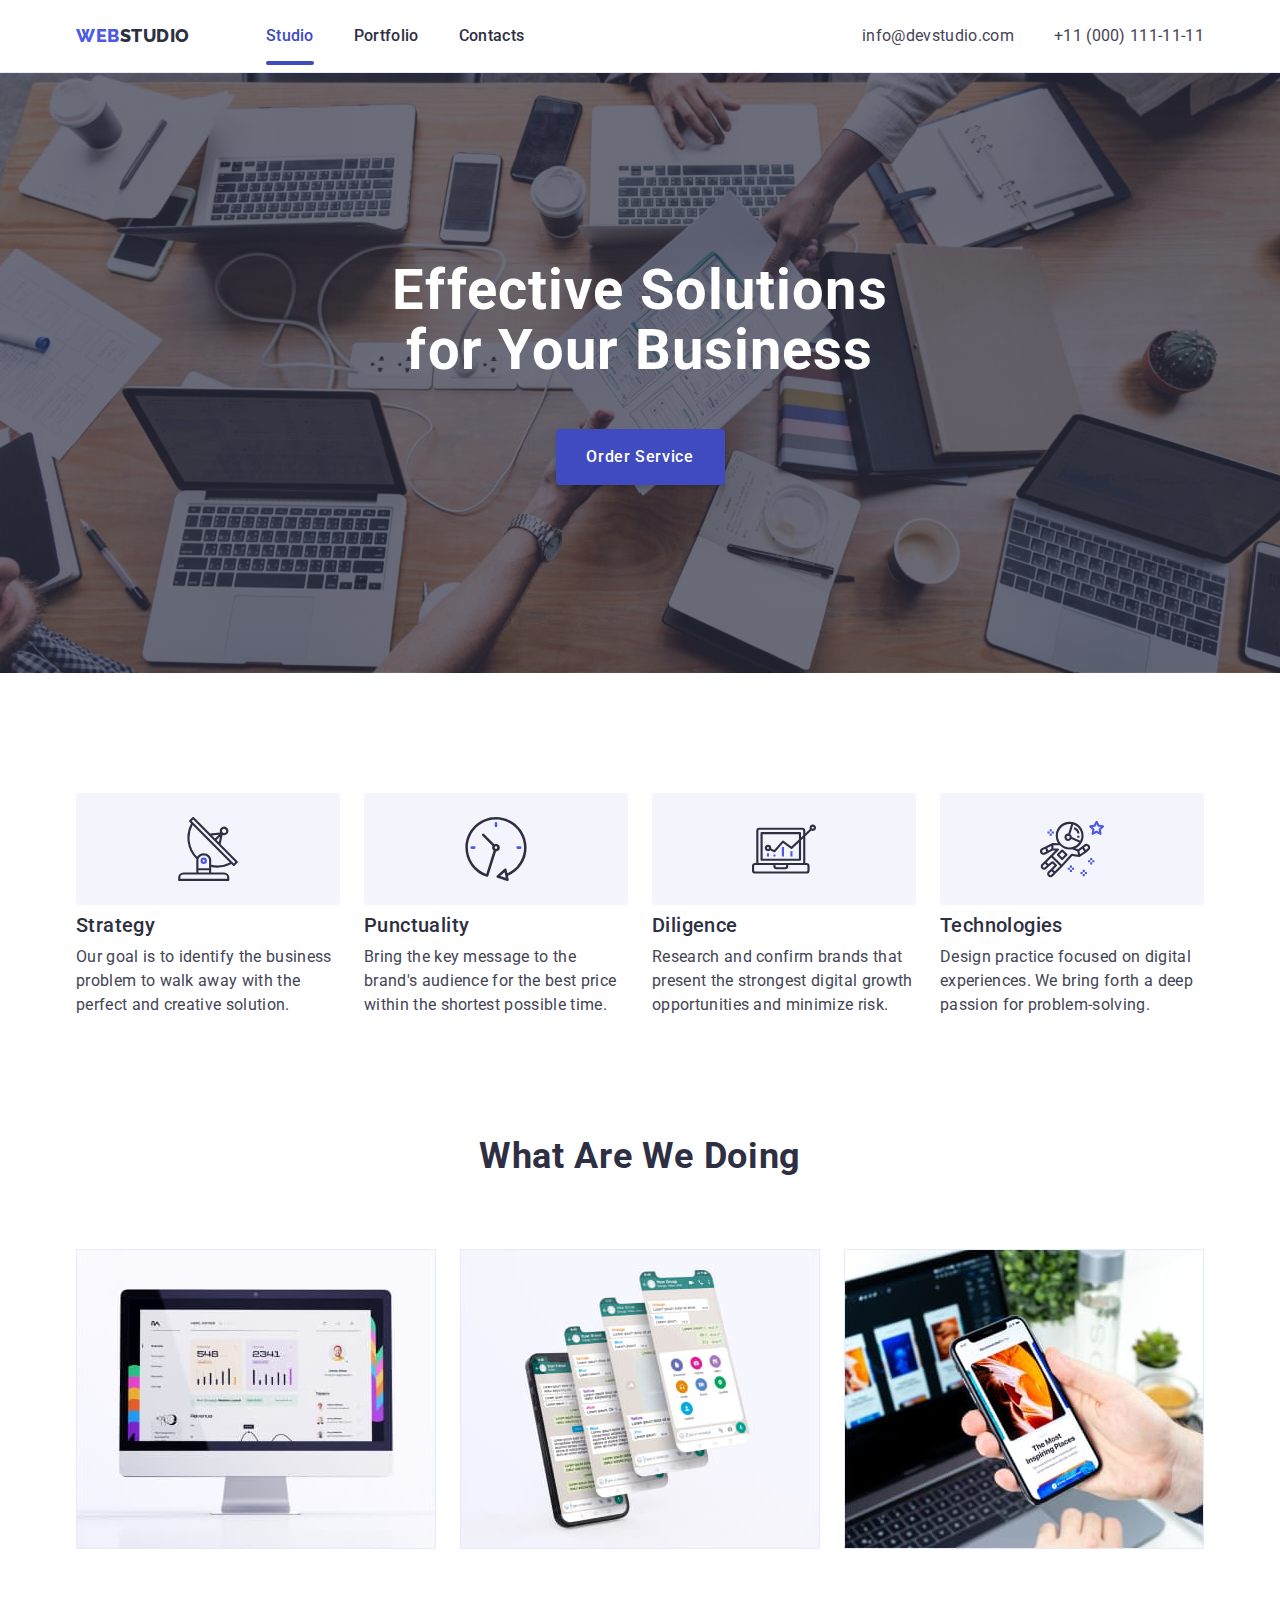
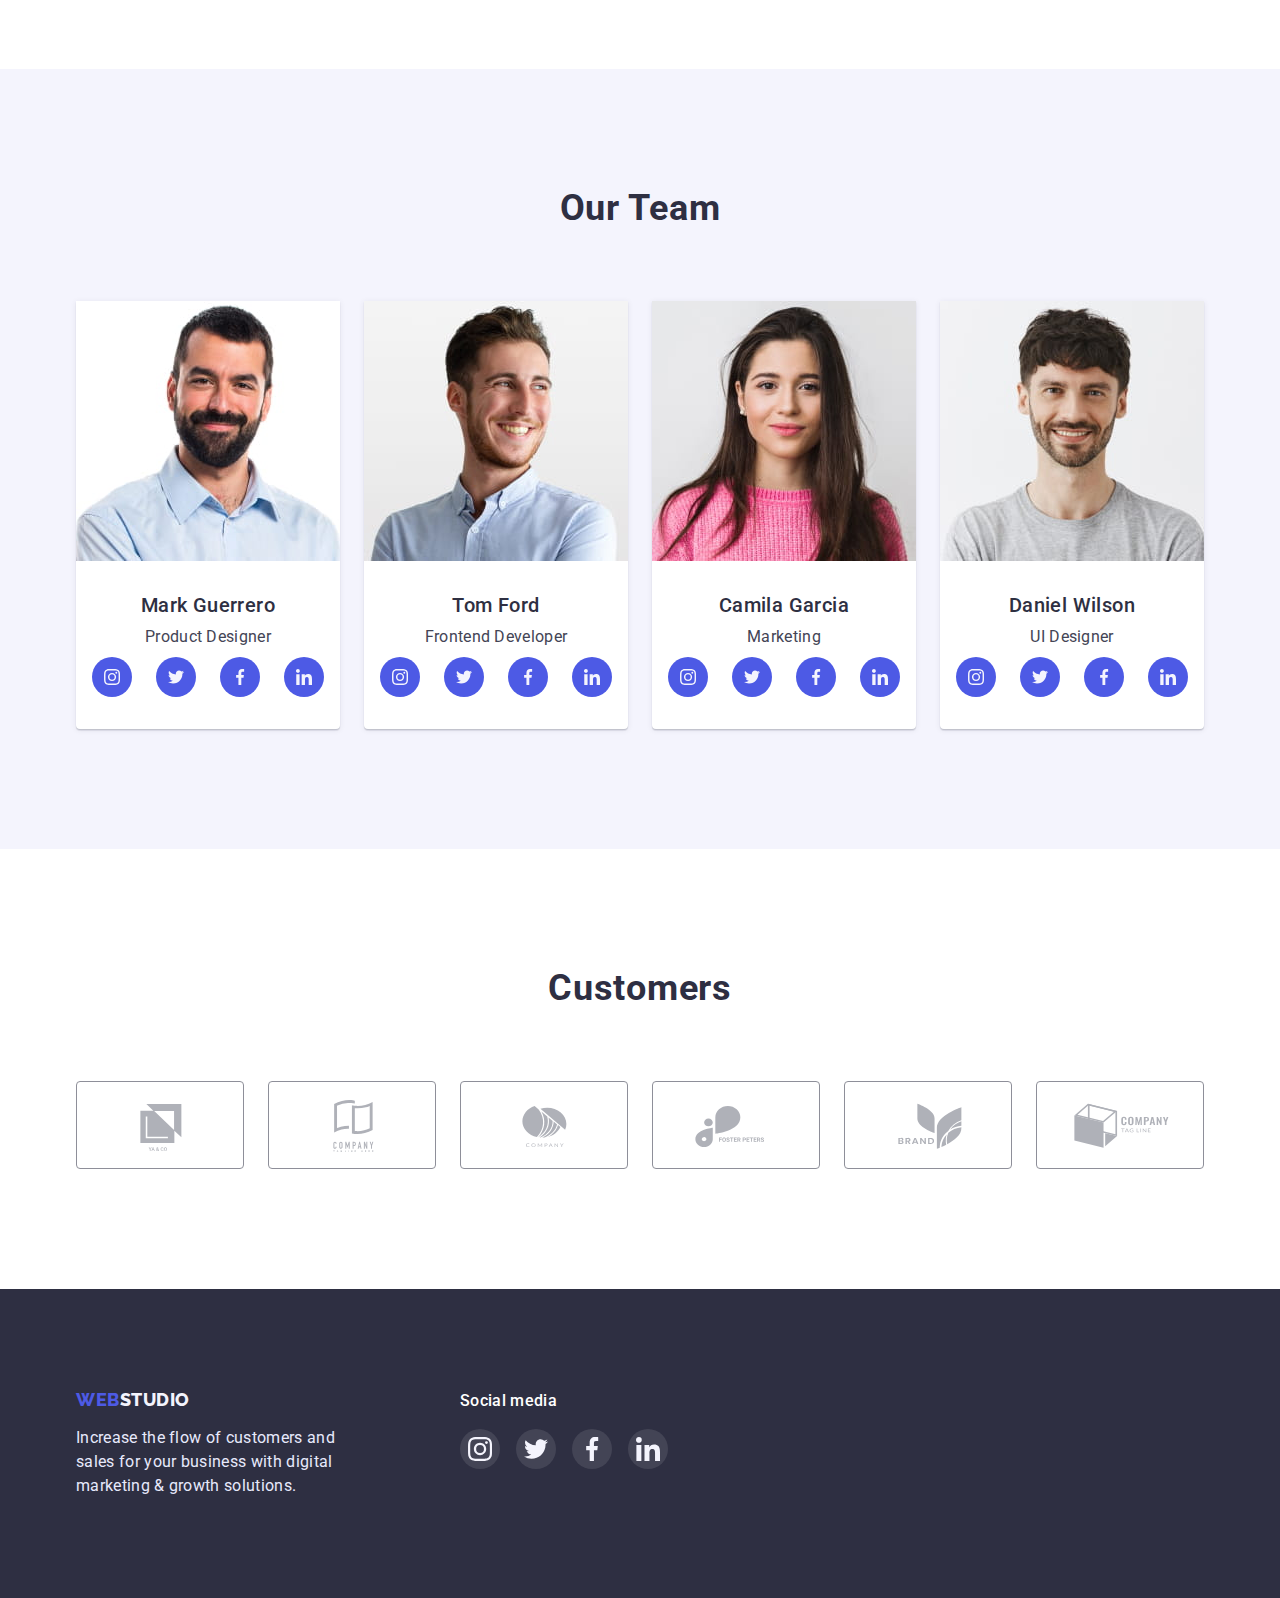
==== commit 3825e47f: "sewy" ====
--- a/index.html
+++ b/index.html
@@ -23,7 +23,7 @@
             <nav class="header-navigate">
                 <a href="./index.html" class="logo link">Web<span class="accent">Studio</span></a>
                 <ul class="header-nav list">
-                    <li><a class="our-links link" href="./index.html">Studio</a></li>
+                    <li><a class="our-links active-page link" href="./index.html">Studio</a></li>
                     <li><a class="our-links link" href="./portfolio.html">Portfolio</a></li>
                     <li><a class="our-links link" href="">Contacts</a></li>
                 </ul>
--- a/css/styles.css
+++ b/css/styles.css
@@ -80,13 +80,8 @@
     gap: 40px;
     position: relative;
 }
-.secondpage-header-nav {
-        display: flex;
-        gap: 40px;
-        position: relative;
-
-}
-.header-nav .our-links {
+
+.our-links {
     font-family: 'Roboto', sans-serif;
 font-weight: 500;
 font-size: 16px;
@@ -98,45 +93,26 @@
     transition-duration: 250ms;
     transition-timing-function: cubic-bezier(0.4, 0, 0.2, 1);
 }
+.active-page {
+    position: relative;
+    padding-bottom: 20px;
+    color: var(--fourth-color);
+}
 
 .header-nav .our-links:is(:hover, :focus) {
     color: var(--fourth-color);
 }
-.secondpage-header-nav .our-links {
-    font-family: 'Roboto', sans-serif;
-    font-weight: 500;
-    font-size: 16px;
-    line-height: 1.5;
-    letter-spacing: 0.02em;
-    color: var(--second-color);
-    text-decoration: none;
-    transition-property: color;
-    transition-duration: 250ms;
-    transition-timing-function: cubic-bezier(0.4, 0, 0.2, 1);
-}
-
-.secondpage-header-nav .our-links:is(:hover, :focus) {
-    color: var(--fourth-color);
-}
-.header-nav::after {
+.active-page::after {
     position: absolute;
-    top: 45px;
+    left: 0px;
+    bottom: 0px;
     content: '';
-    width: 48px;
+    width: 100%;
     height: 4px;
     background-color: var(--fourth-color);
     border-radius: 2px;
 }
-.secondpage-header-nav::after {
-    position: absolute;
-    top: 45px;
-    left: 88px;
-    content: '';
-    width: 66px;
-    height: 4px;
-    background-color: var(--fourth-color);
-    border-radius: 2px;
-}
+
 .contacts-addresses {
 font-style: normal;
 }
@@ -479,7 +455,7 @@
 .portfolio-card:not(:nth-child(n+7)) {
     margin-bottom: 48px ;
 }
-.portfolio-card:hover .text-on-image {
+.portfolio-link:hover .text-on-image {
 transform: translateY(0px);
 }
 .portfolio-wrap {
@@ -489,7 +465,7 @@
 .portfolio-link {
 display: block;
 }
-.portfolio-card:hover .portfolio-link{
+.portfolio-link:is(:hover, :focus) {
     box-shadow: 0px 1px 6px rgba(46, 47, 66, 0.08), 0px 1px 1px rgba(46, 47, 66, 0.16), 0px 2px 1px rgba(46, 47, 66, 0.08);
 }
 .text-on-image {
@@ -602,6 +578,14 @@
 background-color: var(--seventh-color);
 width: 24px;
 height: 24px;
+cursor: pointer;
+}
+.close-btn:is(:hover, :focus) {
+background-color: var(--fourth-color);
+border: none;
+}
+.close-btn:is(:hover, :focus) .svg-close-btn {
+    fill: var(--fifth-color);
 }
 .svg-close-btn {
     position: absolute;
